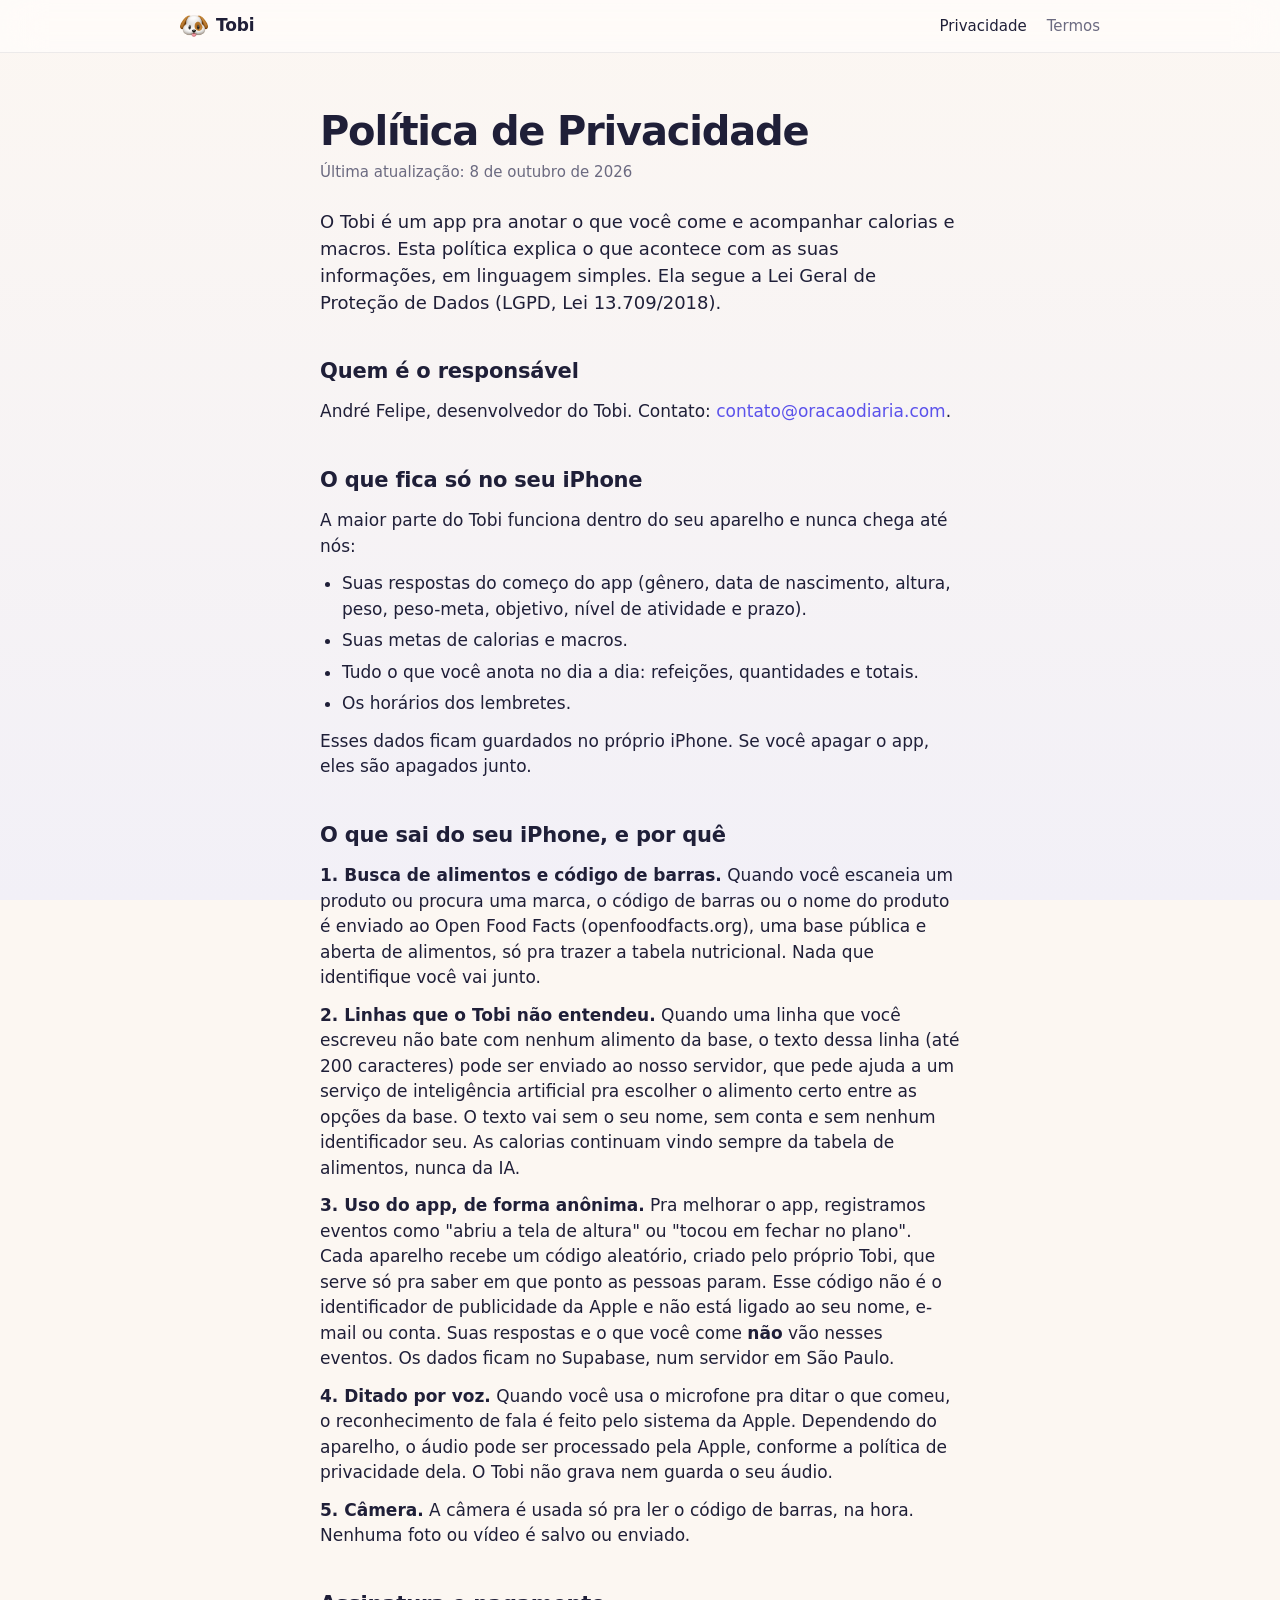
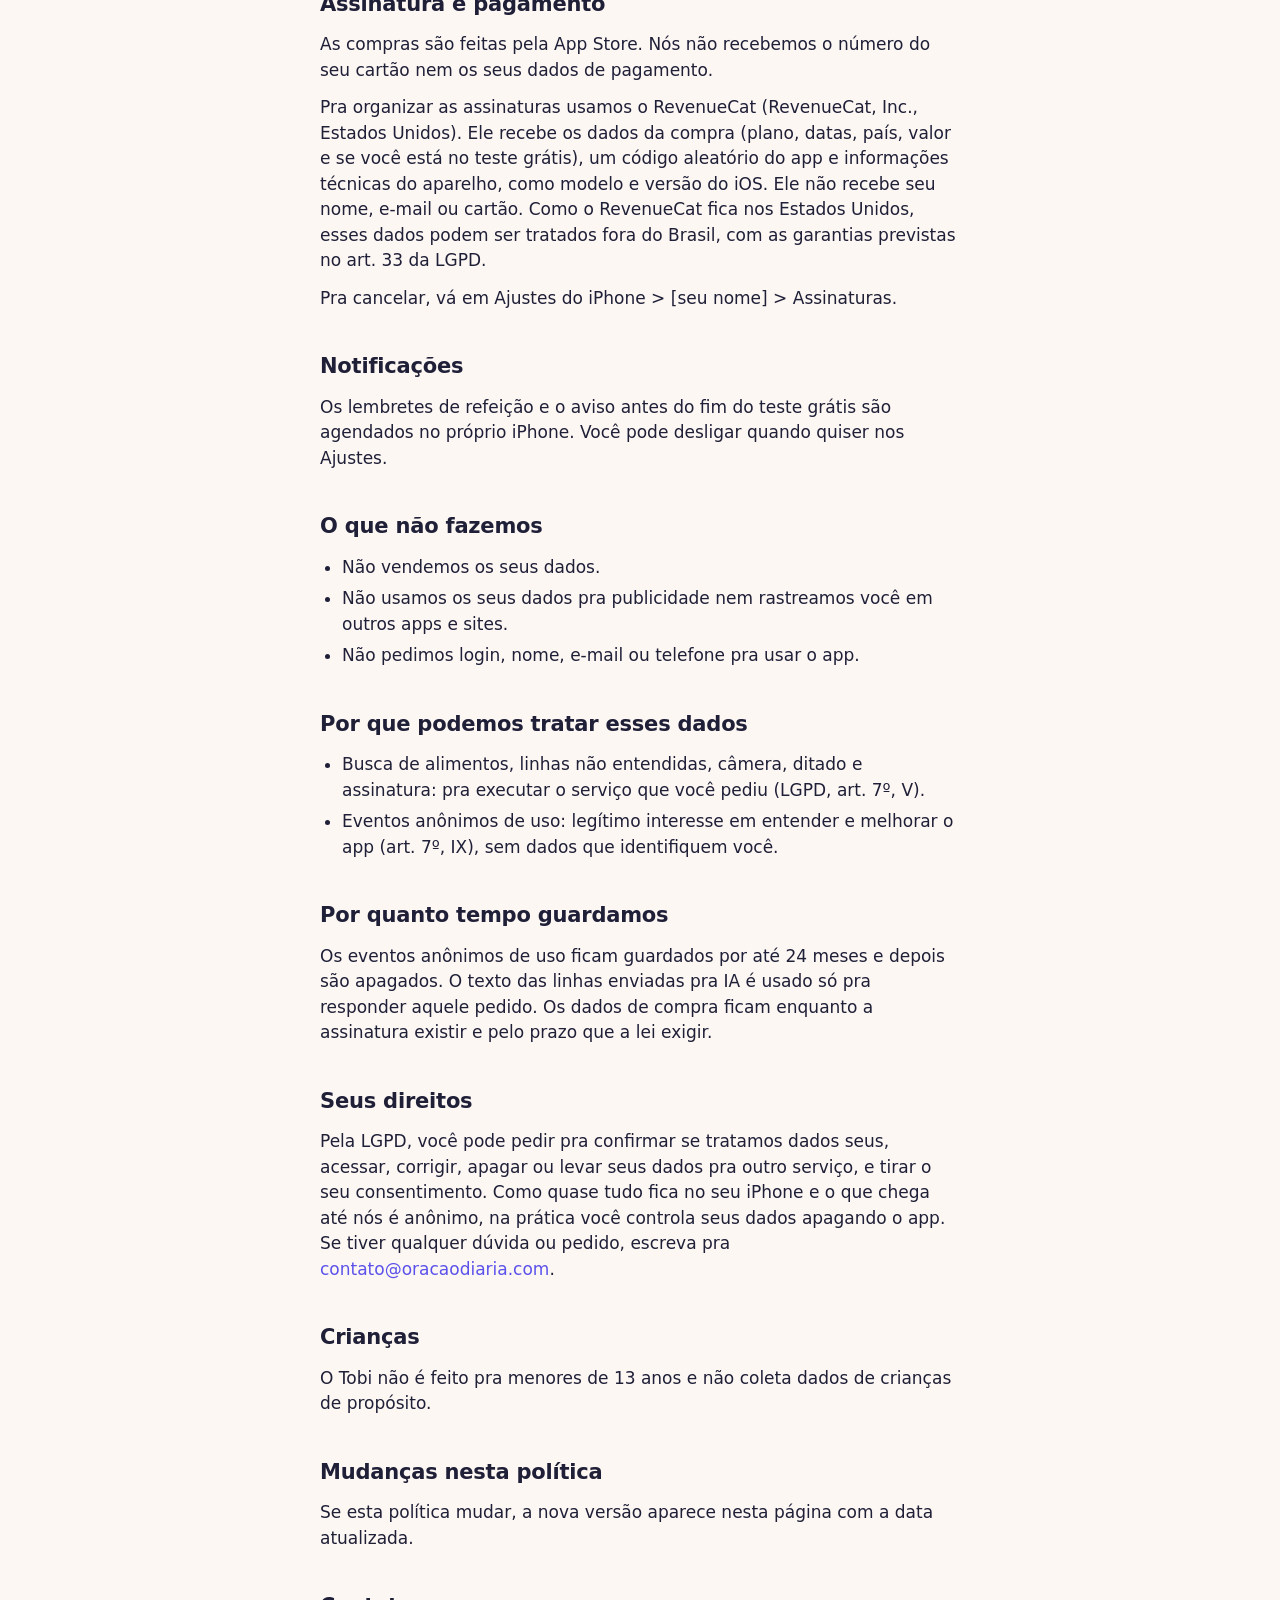
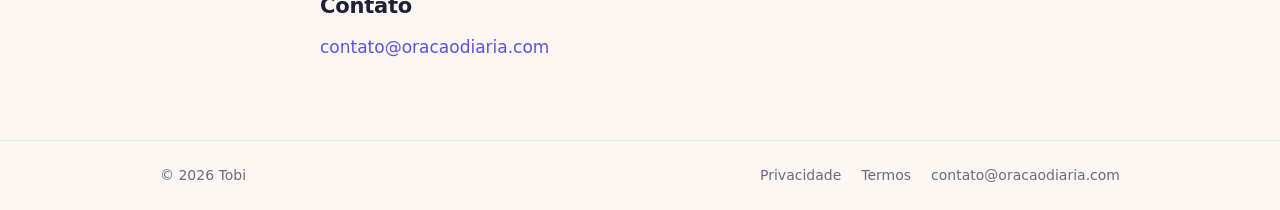
==== privacidade.html @ c53dfa32 "feat: minimal Tobi site with privacy and terms Co-Authored-By: Claude Opus 5.5 <noreply@anthropic.co" ====
<!DOCTYPE html>
<html lang="pt-BR">
<head>
  <meta charset="UTF-8" />
  <meta name="viewport" content="width=device-width, initial-scale=1, viewport-fit=cover" />
  <title>Privacidade | Tobi</title>
  <meta name="description" content="Como o Tobi trata as suas informações." />
  <meta name="theme-color" content="#fcf7f2" />
  <link rel="icon" type="image/png" href="/assets/tobi-head.png" />
  <link rel="apple-touch-icon" href="/assets/tobi-head.png" />
  <link rel="stylesheet" href="/styles.css" />
</head>
<body>
  <header class="top">
    <div class="top-inner">
      <a class="brand" href="/"><img src="/assets/tobi-head.png" alt="" />Tobi</a>
      <nav>
        <a href="/privacidade" aria-current="page">Privacidade</a>
        <a href="/termos">Termos</a>
      </nav>
    </div>
  </header>

  <main class="doc">
    <h1>Política de Privacidade</h1>
    <p class="updated">Última atualização: 8 de outubro de 2026</p>
    <p class="intro">O Tobi é um app pra anotar o que você come e acompanhar calorias e macros. Esta política explica o que acontece com as suas informações, em linguagem simples. Ela segue a Lei Geral de Proteção de Dados (LGPD, Lei 13.709/2018).</p>

    <h2>Quem é o responsável</h2>
    <p>André Felipe, desenvolvedor do Tobi. Contato: <a href="mailto:contato@oracaodiaria.com">contato@oracaodiaria.com</a>.</p>

    <h2>O que fica só no seu iPhone</h2>
    <p>A maior parte do Tobi funciona dentro do seu aparelho e nunca chega até nós:</p>
    <ul>
      <li>Suas respostas do começo do app (gênero, data de nascimento, altura, peso, peso-meta, objetivo, nível de atividade e prazo).</li>
      <li>Suas metas de calorias e macros.</li>
      <li>Tudo o que você anota no dia a dia: refeições, quantidades e totais.</li>
      <li>Os horários dos lembretes.</li>
    </ul>
    <p>Esses dados ficam guardados no próprio iPhone. Se você apagar o app, eles são apagados junto.</p>

    <h2>O que sai do seu iPhone, e por quê</h2>
    <p><strong>1. Busca de alimentos e código de barras.</strong> Quando você escaneia um produto ou procura uma marca, o código de barras ou o nome do produto é enviado ao Open Food Facts (openfoodfacts.org), uma base pública e aberta de alimentos, só pra trazer a tabela nutricional. Nada que identifique você vai junto.</p>
    <p><strong>2. Linhas que o Tobi não entendeu.</strong> Quando uma linha que você escreveu não bate com nenhum alimento da base, o texto dessa linha (até 200 caracteres) pode ser enviado ao nosso servidor, que pede ajuda a um serviço de inteligência artificial pra escolher o alimento certo entre as opções da base. O texto vai sem o seu nome, sem conta e sem nenhum identificador seu. As calorias continuam vindo sempre da tabela de alimentos, nunca da IA.</p>
    <p><strong>3. Uso do app, de forma anônima.</strong> Pra melhorar o app, registramos eventos como "abriu a tela de altura" ou "tocou em fechar no plano". Cada aparelho recebe um código aleatório, criado pelo próprio Tobi, que serve só pra saber em que ponto as pessoas param. Esse código não é o identificador de publicidade da Apple e não está ligado ao seu nome, e-mail ou conta. Suas respostas e o que você come <strong>não</strong> vão nesses eventos. Os dados ficam no Supabase, num servidor em São Paulo.</p>
    <p><strong>4. Ditado por voz.</strong> Quando você usa o microfone pra ditar o que comeu, o reconhecimento de fala é feito pelo sistema da Apple. Dependendo do aparelho, o áudio pode ser processado pela Apple, conforme a política de privacidade dela. O Tobi não grava nem guarda o seu áudio.</p>
    <p><strong>5. Câmera.</strong> A câmera é usada só pra ler o código de barras, na hora. Nenhuma foto ou vídeo é salvo ou enviado.</p>

    <h2>Assinatura e pagamento</h2>
    <p>As compras são feitas pela App Store. Nós não recebemos o número do seu cartão nem os seus dados de pagamento.</p>
    <p>Pra organizar as assinaturas usamos o RevenueCat (RevenueCat, Inc., Estados Unidos). Ele recebe os dados da compra (plano, datas, país, valor e se você está no teste grátis), um código aleatório do app e informações técnicas do aparelho, como modelo e versão do iOS. Ele não recebe seu nome, e-mail ou cartão. Como o RevenueCat fica nos Estados Unidos, esses dados podem ser tratados fora do Brasil, com as garantias previstas no art. 33 da LGPD.</p>
    <p>Pra cancelar, vá em Ajustes do iPhone &gt; [seu nome] &gt; Assinaturas.</p>

    <h2>Notificações</h2>
    <p>Os lembretes de refeição e o aviso antes do fim do teste grátis são agendados no próprio iPhone. Você pode desligar quando quiser nos Ajustes.</p>

    <h2>O que não fazemos</h2>
    <ul>
      <li>Não vendemos os seus dados.</li>
      <li>Não usamos os seus dados pra publicidade nem rastreamos você em outros apps e sites.</li>
      <li>Não pedimos login, nome, e-mail ou telefone pra usar o app.</li>
    </ul>

    <h2>Por que podemos tratar esses dados</h2>
    <ul>
      <li>Busca de alimentos, linhas não entendidas, câmera, ditado e assinatura: pra executar o serviço que você pediu (LGPD, art. 7º, V).</li>
      <li>Eventos anônimos de uso: legítimo interesse em entender e melhorar o app (art. 7º, IX), sem dados que identifiquem você.</li>
    </ul>

    <h2>Por quanto tempo guardamos</h2>
    <p>Os eventos anônimos de uso ficam guardados por até 24 meses e depois são apagados. O texto das linhas enviadas pra IA é usado só pra responder aquele pedido. Os dados de compra ficam enquanto a assinatura existir e pelo prazo que a lei exigir.</p>

    <h2>Seus direitos</h2>
    <p>Pela LGPD, você pode pedir pra confirmar se tratamos dados seus, acessar, corrigir, apagar ou levar seus dados pra outro serviço, e tirar o seu consentimento. Como quase tudo fica no seu iPhone e o que chega até nós é anônimo, na prática você controla seus dados apagando o app. Se tiver qualquer dúvida ou pedido, escreva pra <a href="mailto:contato@oracaodiaria.com">contato@oracaodiaria.com</a>.</p>

    <h2>Crianças</h2>
    <p>O Tobi não é feito pra menores de 13 anos e não coleta dados de crianças de propósito.</p>

    <h2>Mudanças nesta política</h2>
    <p>Se esta política mudar, a nova versão aparece nesta página com a data atualizada.</p>

    <h2>Contato</h2>
    <p><a href="mailto:contato@oracaodiaria.com">contato@oracaodiaria.com</a></p>
  </main>

  <footer class="foot">
    <div class="foot-inner">
      <span>© 2026 Tobi</span>
      <nav>
        <a href="/privacidade">Privacidade</a>
        <a href="/termos">Termos</a>
        <a href="mailto:contato@oracaodiaria.com">contato@oracaodiaria.com</a>
      </nav>
    </div>
  </footer>
</body>
</html>
---- styles.css ----
:root {
  --bg-top: #fcf7f2;
  --bg-bottom: #f2f0f7;
  --ink: #1f1f38;
  --muted: #6b6a80;
  --line: rgba(31, 31, 56, 0.08);
  --accent: #5b52eb;
  --glass: rgba(255, 255, 255, 0.6);
}

@media (prefers-color-scheme: dark) {
  :root {
    --bg-top: #141416;
    --bg-bottom: #1b1a22;
    --ink: #f0f0f2;
    --muted: #9b9aa8;
    --line: rgba(255, 255, 255, 0.08);
    --accent: #8d86ff;
    --glass: rgba(40, 40, 48, 0.55);
  }
}

* { box-sizing: border-box; margin: 0; padding: 0; }

html { -webkit-text-size-adjust: 100%; }

body {
  min-height: 100vh;
  min-height: 100dvh;
  display: flex;
  flex-direction: column;
  background: linear-gradient(180deg, var(--bg-top), var(--bg-bottom)) fixed;
  background-color: var(--bg-top);
  color: var(--ink);
  font-family: -apple-system, BlinkMacSystemFont, "SF Pro Text", system-ui, "Segoe UI", Roboto, sans-serif;
  line-height: 1.5;
  -webkit-font-smoothing: antialiased;
}

a { color: inherit; }

/* Topo */

.top {
  position: sticky;
  top: 0;
  z-index: 10;
  backdrop-filter: saturate(180%) blur(20px);
  -webkit-backdrop-filter: saturate(180%) blur(20px);
  background: var(--glass);
  border-bottom: 1px solid var(--line);
}

.top-inner {
  max-width: 960px;
  margin: 0 auto;
  padding: 12px 20px;
  display: flex;
  align-items: center;
  justify-content: space-between;
}

.brand {
  display: flex;
  align-items: center;
  gap: 8px;
  font-weight: 700;
  font-size: 17px;
  text-decoration: none;
  letter-spacing: -0.01em;
}

.brand img { width: 28px; height: 28px; }

.top nav { display: flex; gap: 20px; }

.top nav a {
  font-size: 15px;
  color: var(--muted);
  text-decoration: none;
  transition: color 0.2s;
}

.top nav a:hover,
.top nav a[aria-current="page"] { color: var(--ink); }

/* Início */

.hero {
  flex: 1;
  display: flex;
  flex-direction: column;
  align-items: center;
  justify-content: center;
  text-align: center;
  padding: 64px 20px 80px;
}

.mascot {
  width: 168px;
  height: 168px;
  margin-bottom: 28px;
  animation: emerge 0.9s cubic-bezier(0.2, 0.9, 0.3, 1.2) both, float 5s ease-in-out 1s infinite;
  filter: drop-shadow(0 18px 30px rgba(91, 82, 235, 0.15));
}

.hero h1 {
  font-size: clamp(44px, 9vw, 64px);
  font-weight: 800;
  letter-spacing: -0.035em;
  line-height: 1.05;
  animation: reveal 0.7s ease-out 0.15s both;
}

.hero .lead {
  margin-top: 14px;
  font-size: clamp(19px, 3.6vw, 22px);
  font-weight: 600;
  letter-spacing: -0.01em;
  max-width: 22ch;
  animation: reveal 0.7s ease-out 0.25s both;
}

.hero .sub {
  margin-top: 10px;
  font-size: 17px;
  color: var(--muted);
  max-width: 30ch;
  animation: reveal 0.7s ease-out 0.35s both;
}

.soon {
  margin-top: 32px;
  display: inline-flex;
  align-items: center;
  gap: 8px;
  padding: 10px 18px;
  border-radius: 999px;
  border: 1px solid var(--line);
  background: var(--glass);
  backdrop-filter: blur(12px);
  -webkit-backdrop-filter: blur(12px);
  font-size: 15px;
  font-weight: 600;
  color: var(--accent);
  animation: reveal 0.7s ease-out 0.45s both;
}


/* Textos legais */

.doc {
  flex: 1;
  width: 100%;
  max-width: 680px;
  margin: 0 auto;
  padding: 56px 20px 80px;
}

.doc h1 {
  font-size: clamp(32px, 6vw, 40px);
  font-weight: 800;
  letter-spacing: -0.03em;
  line-height: 1.1;
}

.doc .updated { margin-top: 8px; color: var(--muted); font-size: 15px; }

.doc .intro { margin-top: 24px; font-size: 18px; }

.doc h2 {
  margin-top: 40px;
  font-size: 21px;
  font-weight: 700;
  letter-spacing: -0.01em;
}

.doc p, .doc ul { margin-top: 12px; font-size: 17px; }

.doc ul { padding-left: 22px; }

.doc li + li { margin-top: 6px; }

.doc a { color: var(--accent); text-decoration: none; }

.doc a:hover { text-decoration: underline; }

/* Rodapé */

.foot {
  border-top: 1px solid var(--line);
  padding: 24px 20px calc(24px + env(safe-area-inset-bottom));
  font-size: 14px;
  color: var(--muted);
}

.foot-inner {
  max-width: 960px;
  margin: 0 auto;
  display: flex;
  flex-wrap: wrap;
  gap: 8px 20px;
  justify-content: space-between;
}

.foot nav { display: flex; flex-wrap: wrap; gap: 8px 20px; }

.foot a { text-decoration: none; }

.foot a:hover { color: var(--ink); }

/* Movimento */

@keyframes emerge {
  from { opacity: 0; transform: scale(0.6) translateY(20px); }
  to { opacity: 1; transform: none; }
}

@keyframes float {
  0%, 100% { transform: translateY(0) rotate(0); }
  50% { transform: translateY(-8px) rotate(-2deg); }
}

@keyframes reveal {
  from { opacity: 0; transform: translateY(12px); filter: blur(6px); }
  to { opacity: 1; transform: none; filter: none; }
}

@media (prefers-reduced-motion: reduce) {
  *, *::before, *::after { animation: none !important; transition: none !important; }
}

@media (max-width: 420px) {
  .top nav { gap: 16px; }
  .mascot { width: 140px; height: 140px; }
}
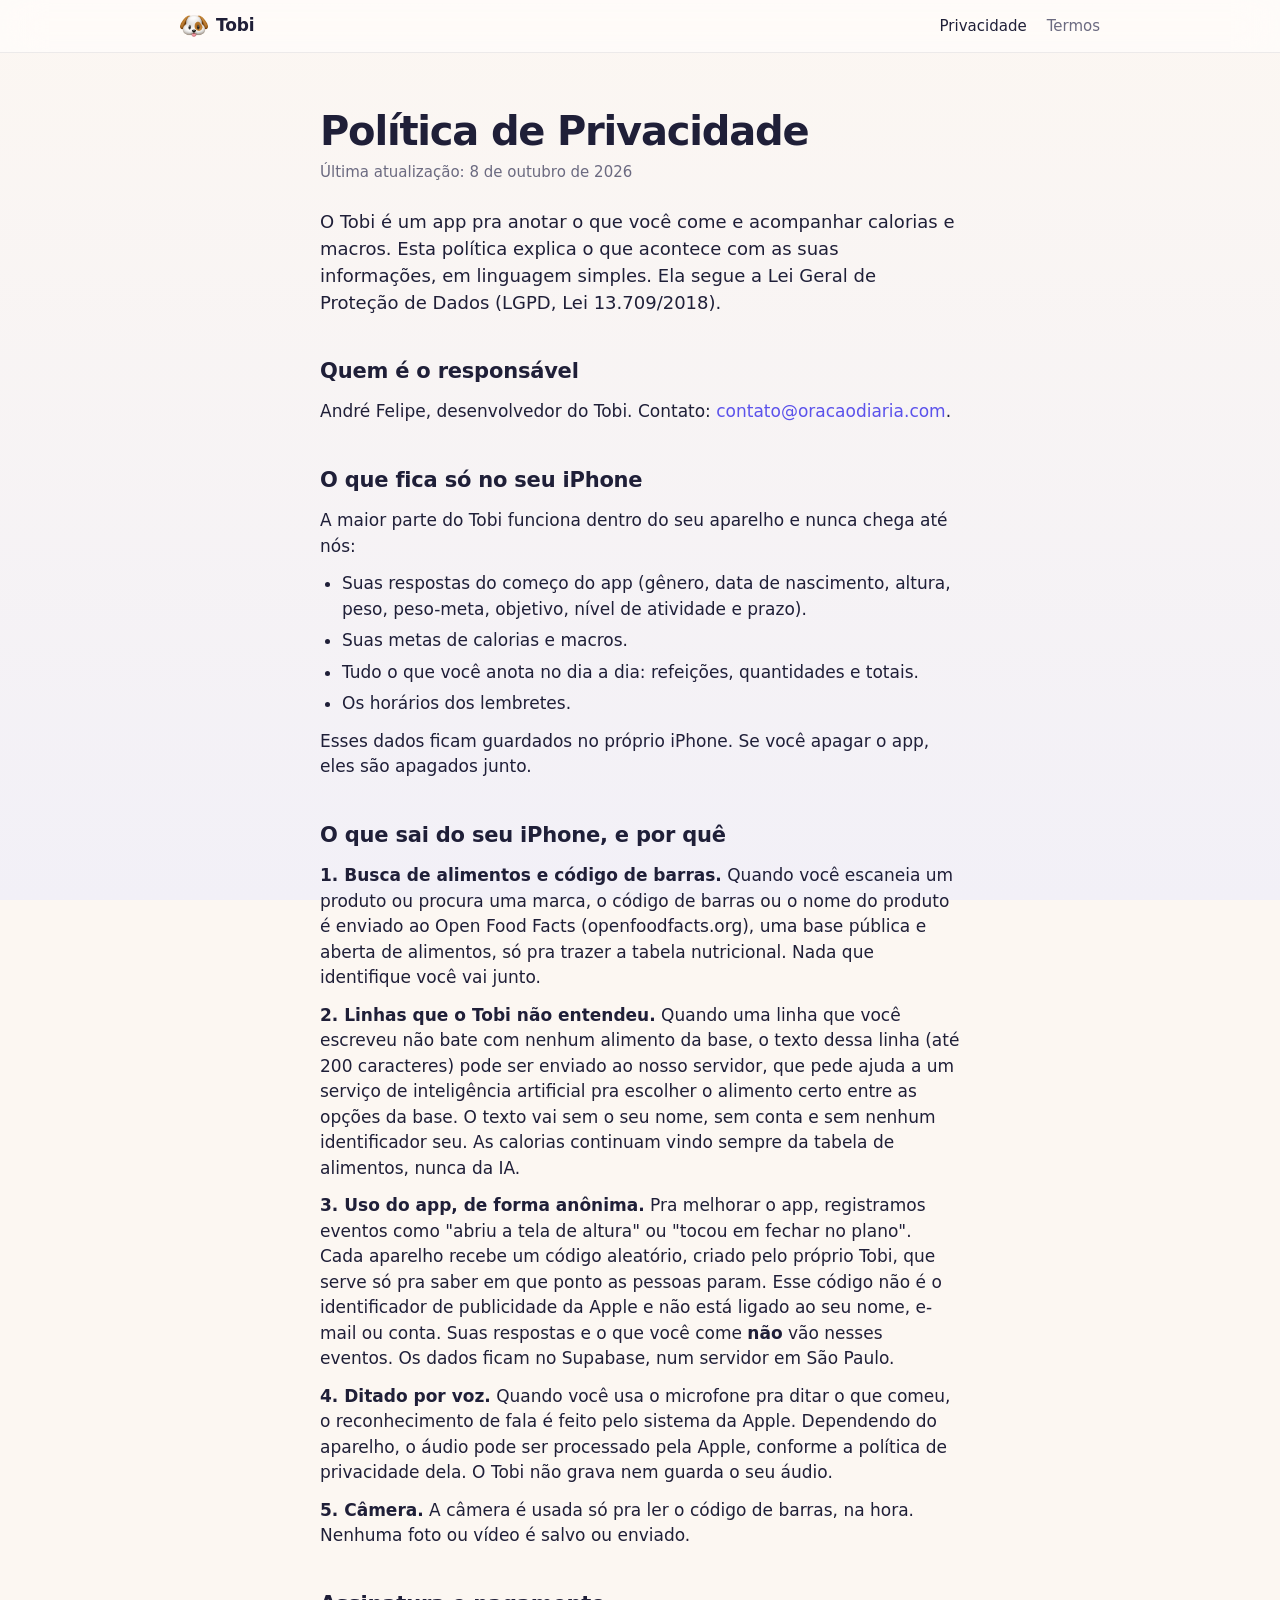
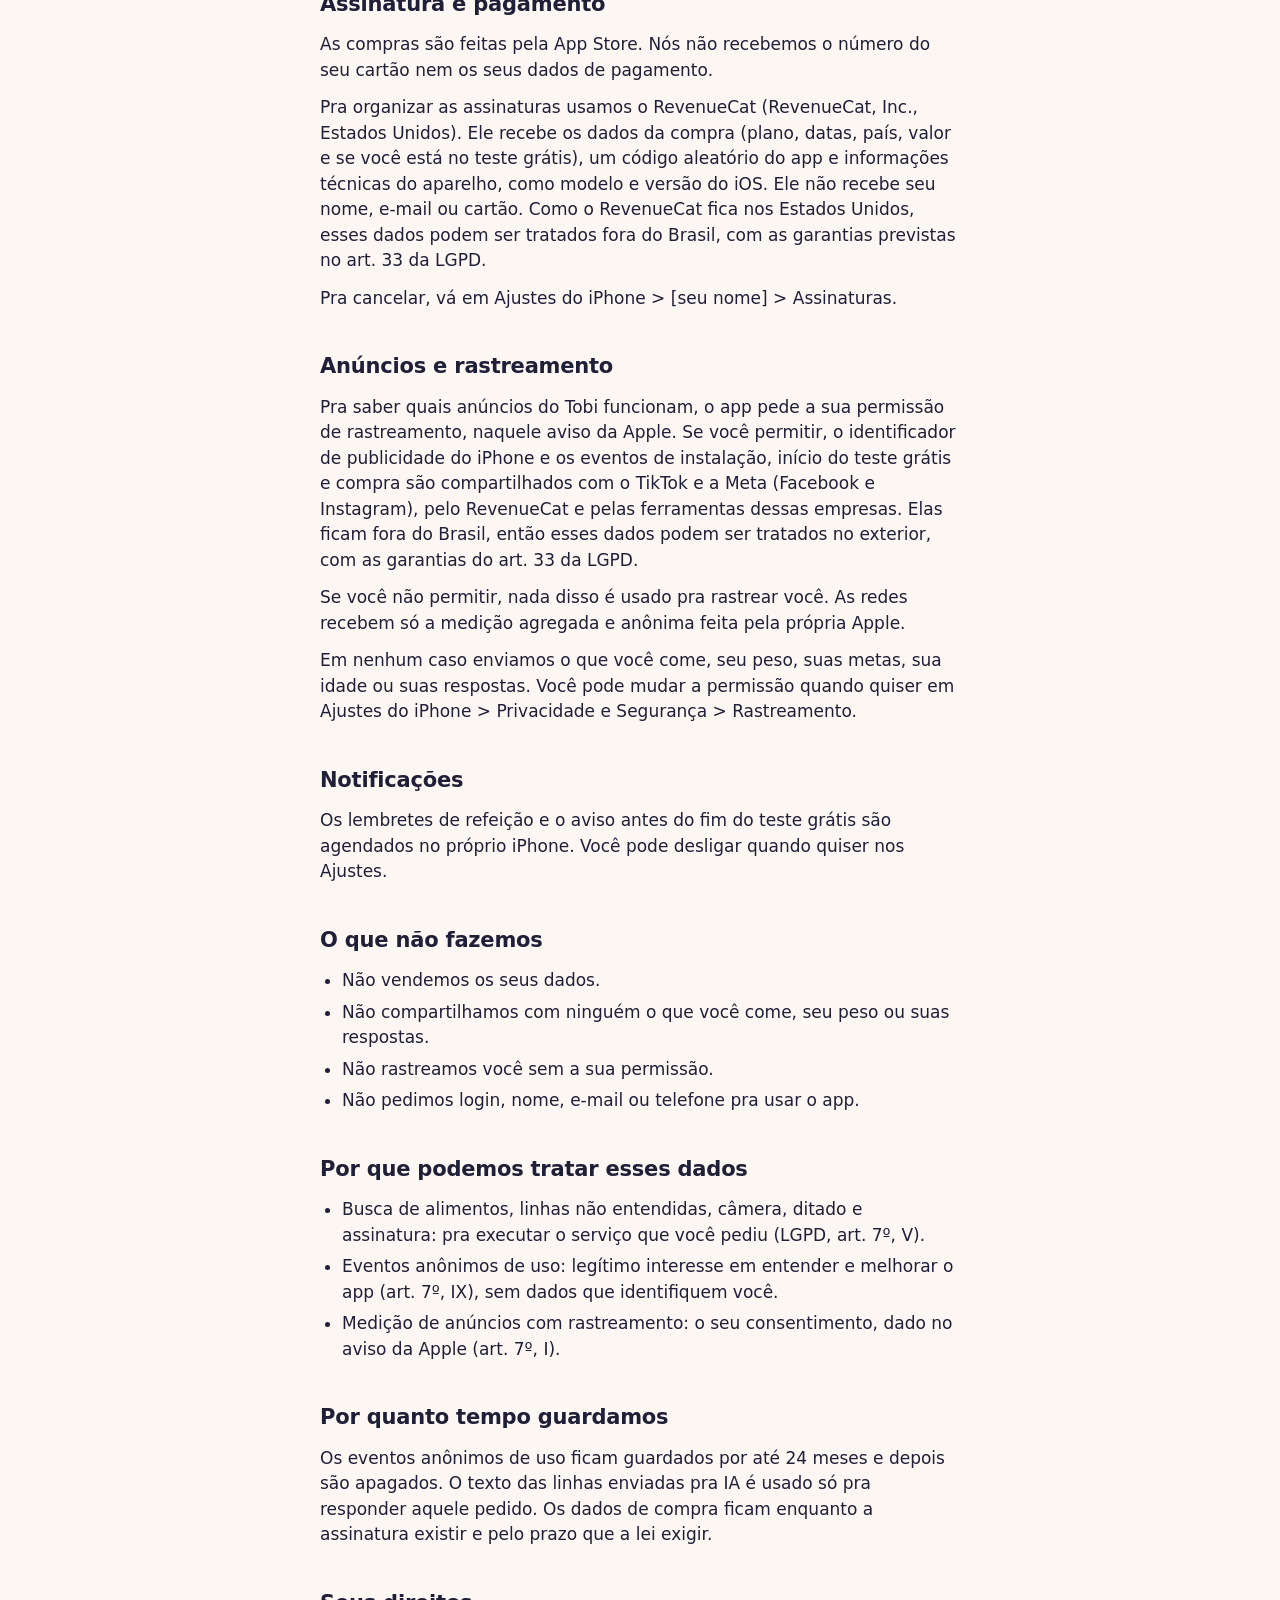
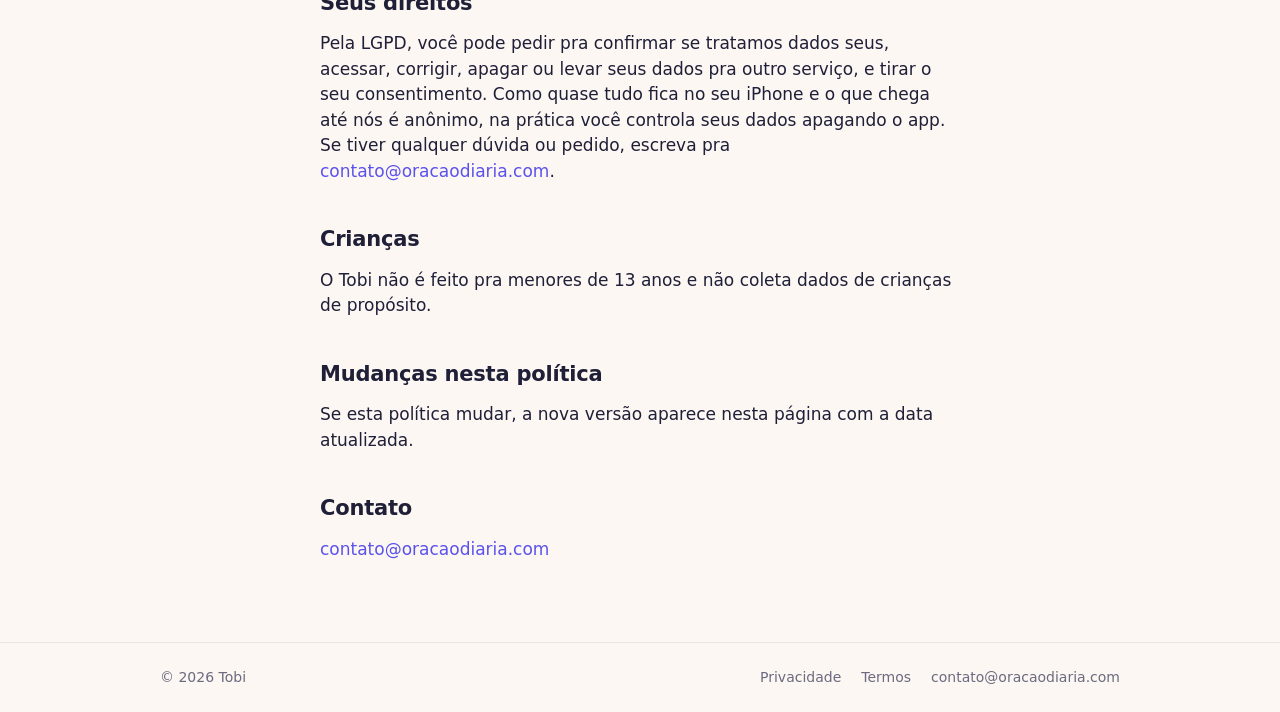
==== commit 308be325: "feat: privacy policy covers ad measurement with tracking permission Co-Authored-By: Claude Opus 5.5 " ====
--- a/privacidade.html
+++ b/privacidade.html
@@ -51,13 +51,19 @@
     <p>Pra organizar as assinaturas usamos o RevenueCat (RevenueCat, Inc., Estados Unidos). Ele recebe os dados da compra (plano, datas, país, valor e se você está no teste grátis), um código aleatório do app e informações técnicas do aparelho, como modelo e versão do iOS. Ele não recebe seu nome, e-mail ou cartão. Como o RevenueCat fica nos Estados Unidos, esses dados podem ser tratados fora do Brasil, com as garantias previstas no art. 33 da LGPD.</p>
     <p>Pra cancelar, vá em Ajustes do iPhone &gt; [seu nome] &gt; Assinaturas.</p>
 
+    <h2>Anúncios e rastreamento</h2>
+    <p>Pra saber quais anúncios do Tobi funcionam, o app pede a sua permissão de rastreamento, naquele aviso da Apple. Se você permitir, o identificador de publicidade do iPhone e os eventos de instalação, início do teste grátis e compra são compartilhados com o TikTok e a Meta (Facebook e Instagram), pelo RevenueCat e pelas ferramentas dessas empresas. Elas ficam fora do Brasil, então esses dados podem ser tratados no exterior, com as garantias do art. 33 da LGPD.</p>
+    <p>Se você não permitir, nada disso é usado pra rastrear você. As redes recebem só a medição agregada e anônima feita pela própria Apple.</p>
+    <p>Em nenhum caso enviamos o que você come, seu peso, suas metas, sua idade ou suas respostas. Você pode mudar a permissão quando quiser em Ajustes do iPhone &gt; Privacidade e Segurança &gt; Rastreamento.</p>
+
     <h2>Notificações</h2>
     <p>Os lembretes de refeição e o aviso antes do fim do teste grátis são agendados no próprio iPhone. Você pode desligar quando quiser nos Ajustes.</p>
 
     <h2>O que não fazemos</h2>
     <ul>
       <li>Não vendemos os seus dados.</li>
-      <li>Não usamos os seus dados pra publicidade nem rastreamos você em outros apps e sites.</li>
+      <li>Não compartilhamos com ninguém o que você come, seu peso ou suas respostas.</li>
+      <li>Não rastreamos você sem a sua permissão.</li>
       <li>Não pedimos login, nome, e-mail ou telefone pra usar o app.</li>
     </ul>
 
@@ -65,6 +71,7 @@
     <ul>
       <li>Busca de alimentos, linhas não entendidas, câmera, ditado e assinatura: pra executar o serviço que você pediu (LGPD, art. 7º, V).</li>
       <li>Eventos anônimos de uso: legítimo interesse em entender e melhorar o app (art. 7º, IX), sem dados que identifiquem você.</li>
+      <li>Medição de anúncios com rastreamento: o seu consentimento, dado no aviso da Apple (art. 7º, I).</li>
     </ul>
 
     <h2>Por quanto tempo guardamos</h2>
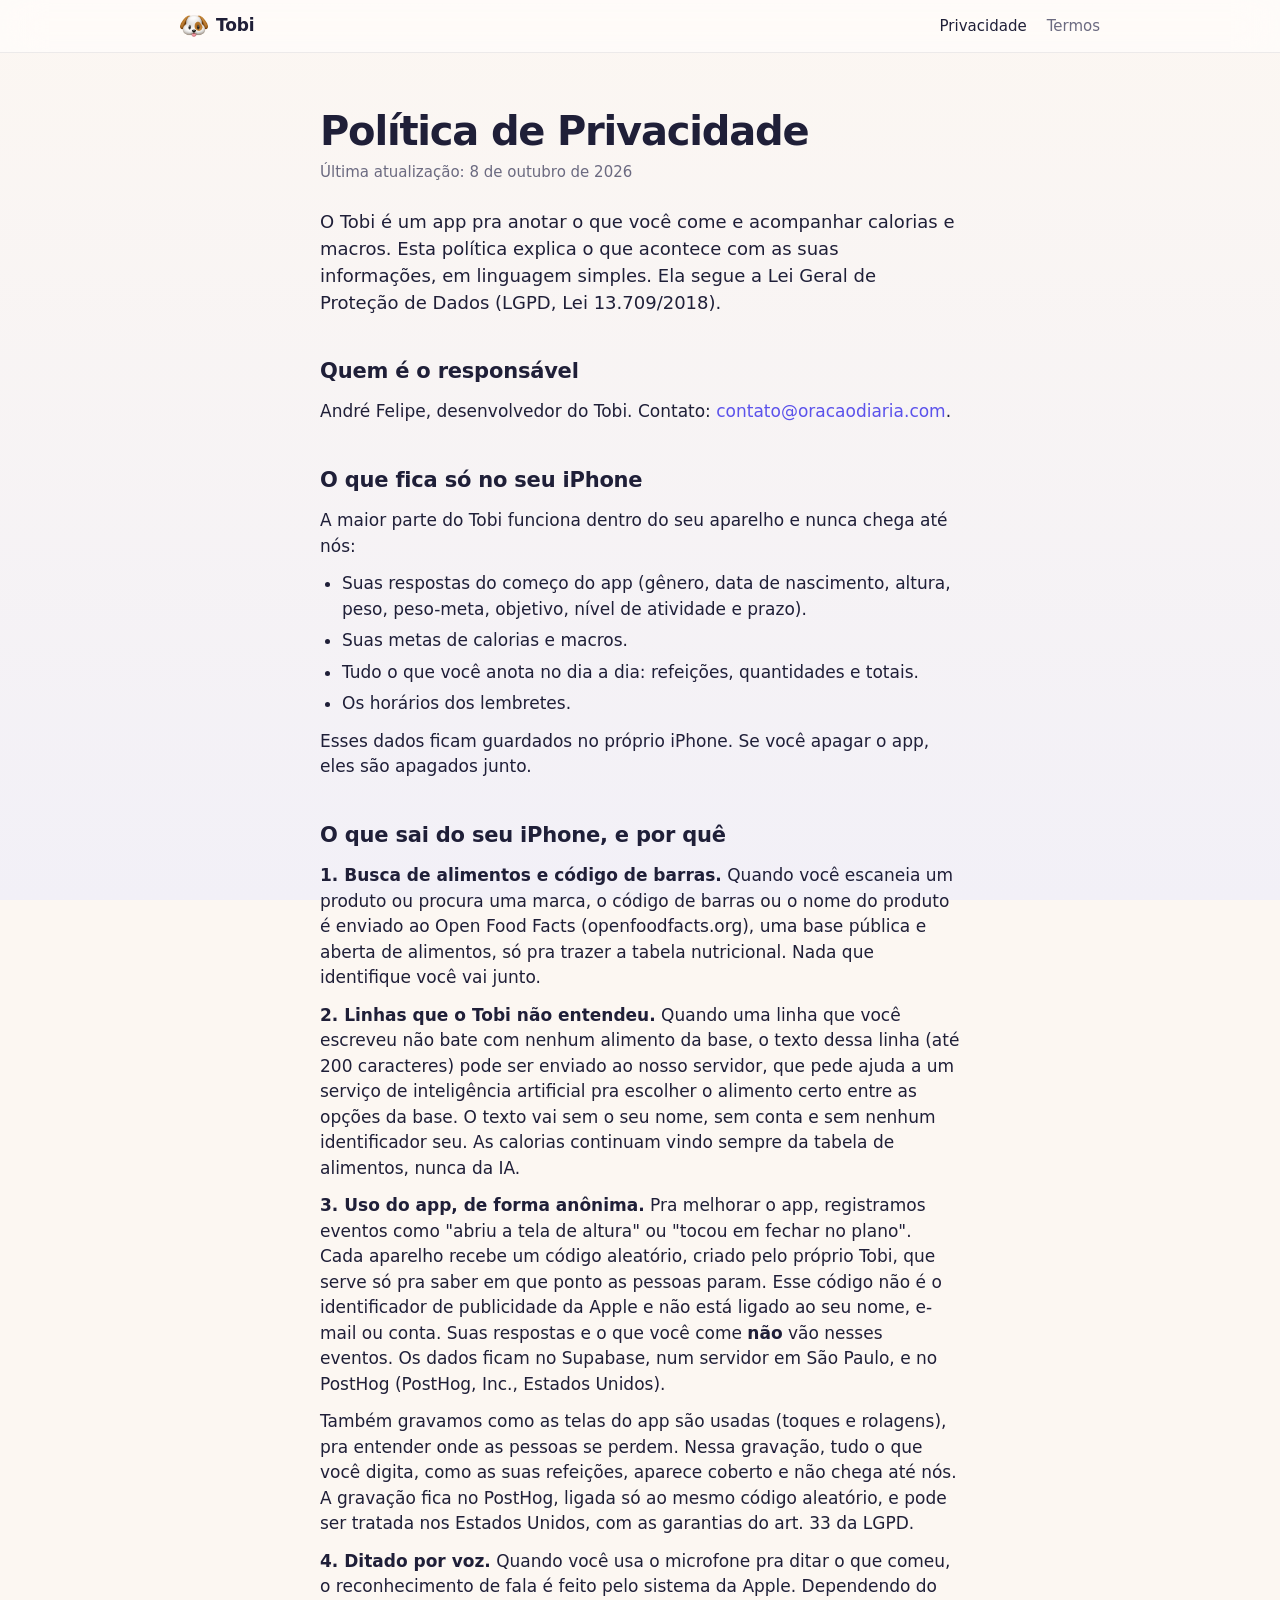
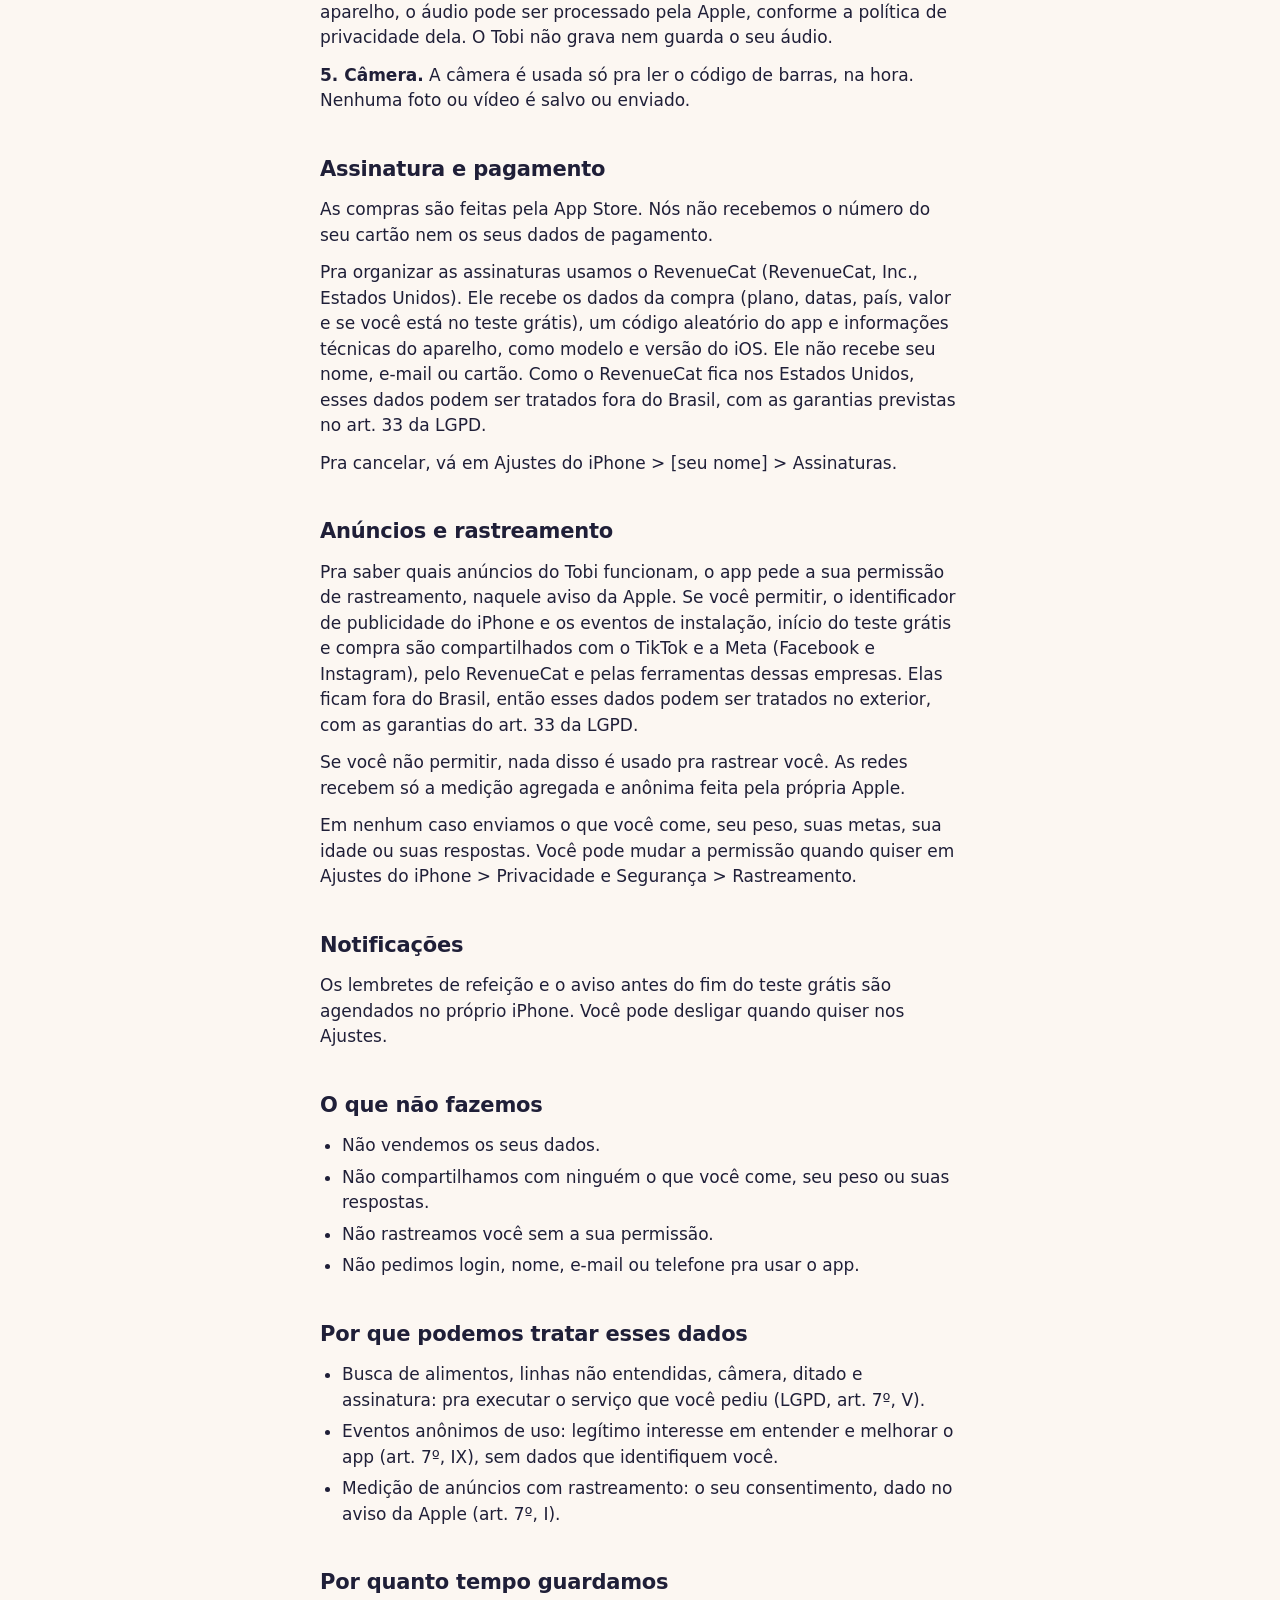
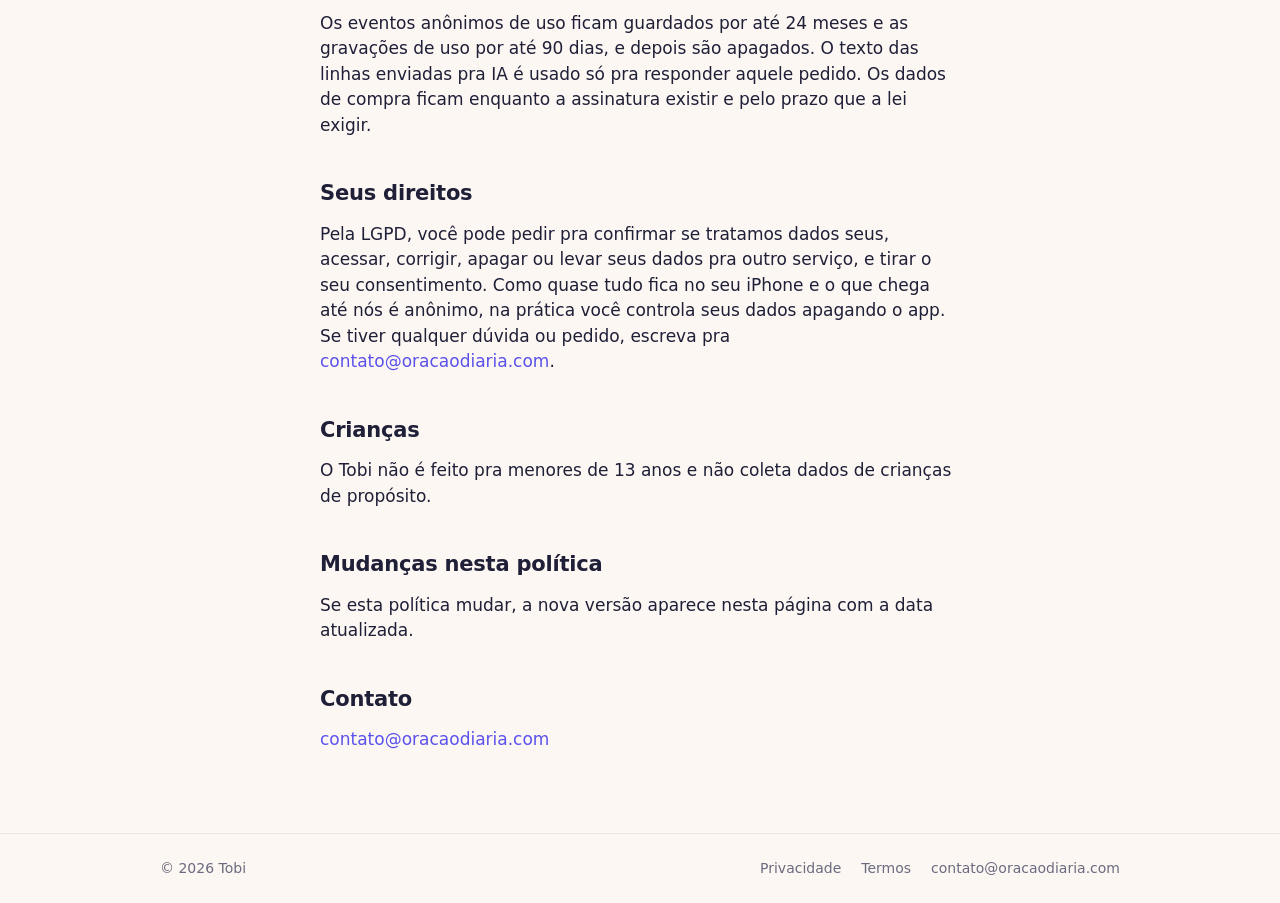
==== commit e2fbb08e: "feat: privacy policy covers PostHog analytics and masked session replay Co-Authored-By: Claude Opus " ====
--- a/privacidade.html
+++ b/privacidade.html
@@ -42,7 +42,8 @@
     <h2>O que sai do seu iPhone, e por quê</h2>
     <p><strong>1. Busca de alimentos e código de barras.</strong> Quando você escaneia um produto ou procura uma marca, o código de barras ou o nome do produto é enviado ao Open Food Facts (openfoodfacts.org), uma base pública e aberta de alimentos, só pra trazer a tabela nutricional. Nada que identifique você vai junto.</p>
     <p><strong>2. Linhas que o Tobi não entendeu.</strong> Quando uma linha que você escreveu não bate com nenhum alimento da base, o texto dessa linha (até 200 caracteres) pode ser enviado ao nosso servidor, que pede ajuda a um serviço de inteligência artificial pra escolher o alimento certo entre as opções da base. O texto vai sem o seu nome, sem conta e sem nenhum identificador seu. As calorias continuam vindo sempre da tabela de alimentos, nunca da IA.</p>
-    <p><strong>3. Uso do app, de forma anônima.</strong> Pra melhorar o app, registramos eventos como "abriu a tela de altura" ou "tocou em fechar no plano". Cada aparelho recebe um código aleatório, criado pelo próprio Tobi, que serve só pra saber em que ponto as pessoas param. Esse código não é o identificador de publicidade da Apple e não está ligado ao seu nome, e-mail ou conta. Suas respostas e o que você come <strong>não</strong> vão nesses eventos. Os dados ficam no Supabase, num servidor em São Paulo.</p>
+    <p><strong>3. Uso do app, de forma anônima.</strong> Pra melhorar o app, registramos eventos como "abriu a tela de altura" ou "tocou em fechar no plano". Cada aparelho recebe um código aleatório, criado pelo próprio Tobi, que serve só pra saber em que ponto as pessoas param. Esse código não é o identificador de publicidade da Apple e não está ligado ao seu nome, e-mail ou conta. Suas respostas e o que você come <strong>não</strong> vão nesses eventos. Os dados ficam no Supabase, num servidor em São Paulo, e no PostHog (PostHog, Inc., Estados Unidos).</p>
+    <p>Também gravamos como as telas do app são usadas (toques e rolagens), pra entender onde as pessoas se perdem. Nessa gravação, tudo o que você digita, como as suas refeições, aparece coberto e não chega até nós. A gravação fica no PostHog, ligada só ao mesmo código aleatório, e pode ser tratada nos Estados Unidos, com as garantias do art. 33 da LGPD.</p>
     <p><strong>4. Ditado por voz.</strong> Quando você usa o microfone pra ditar o que comeu, o reconhecimento de fala é feito pelo sistema da Apple. Dependendo do aparelho, o áudio pode ser processado pela Apple, conforme a política de privacidade dela. O Tobi não grava nem guarda o seu áudio.</p>
     <p><strong>5. Câmera.</strong> A câmera é usada só pra ler o código de barras, na hora. Nenhuma foto ou vídeo é salvo ou enviado.</p>
 
@@ -75,7 +76,7 @@
     </ul>
 
     <h2>Por quanto tempo guardamos</h2>
-    <p>Os eventos anônimos de uso ficam guardados por até 24 meses e depois são apagados. O texto das linhas enviadas pra IA é usado só pra responder aquele pedido. Os dados de compra ficam enquanto a assinatura existir e pelo prazo que a lei exigir.</p>
+    <p>Os eventos anônimos de uso ficam guardados por até 24 meses e as gravações de uso por até 90 dias, e depois são apagados. O texto das linhas enviadas pra IA é usado só pra responder aquele pedido. Os dados de compra ficam enquanto a assinatura existir e pelo prazo que a lei exigir.</p>
 
     <h2>Seus direitos</h2>
     <p>Pela LGPD, você pode pedir pra confirmar se tratamos dados seus, acessar, corrigir, apagar ou levar seus dados pra outro serviço, e tirar o seu consentimento. Como quase tudo fica no seu iPhone e o que chega até nós é anônimo, na prática você controla seus dados apagando o app. Se tiver qualquer dúvida ou pedido, escreva pra <a href="mailto:contato@oracaodiaria.com">contato@oracaodiaria.com</a>.</p>
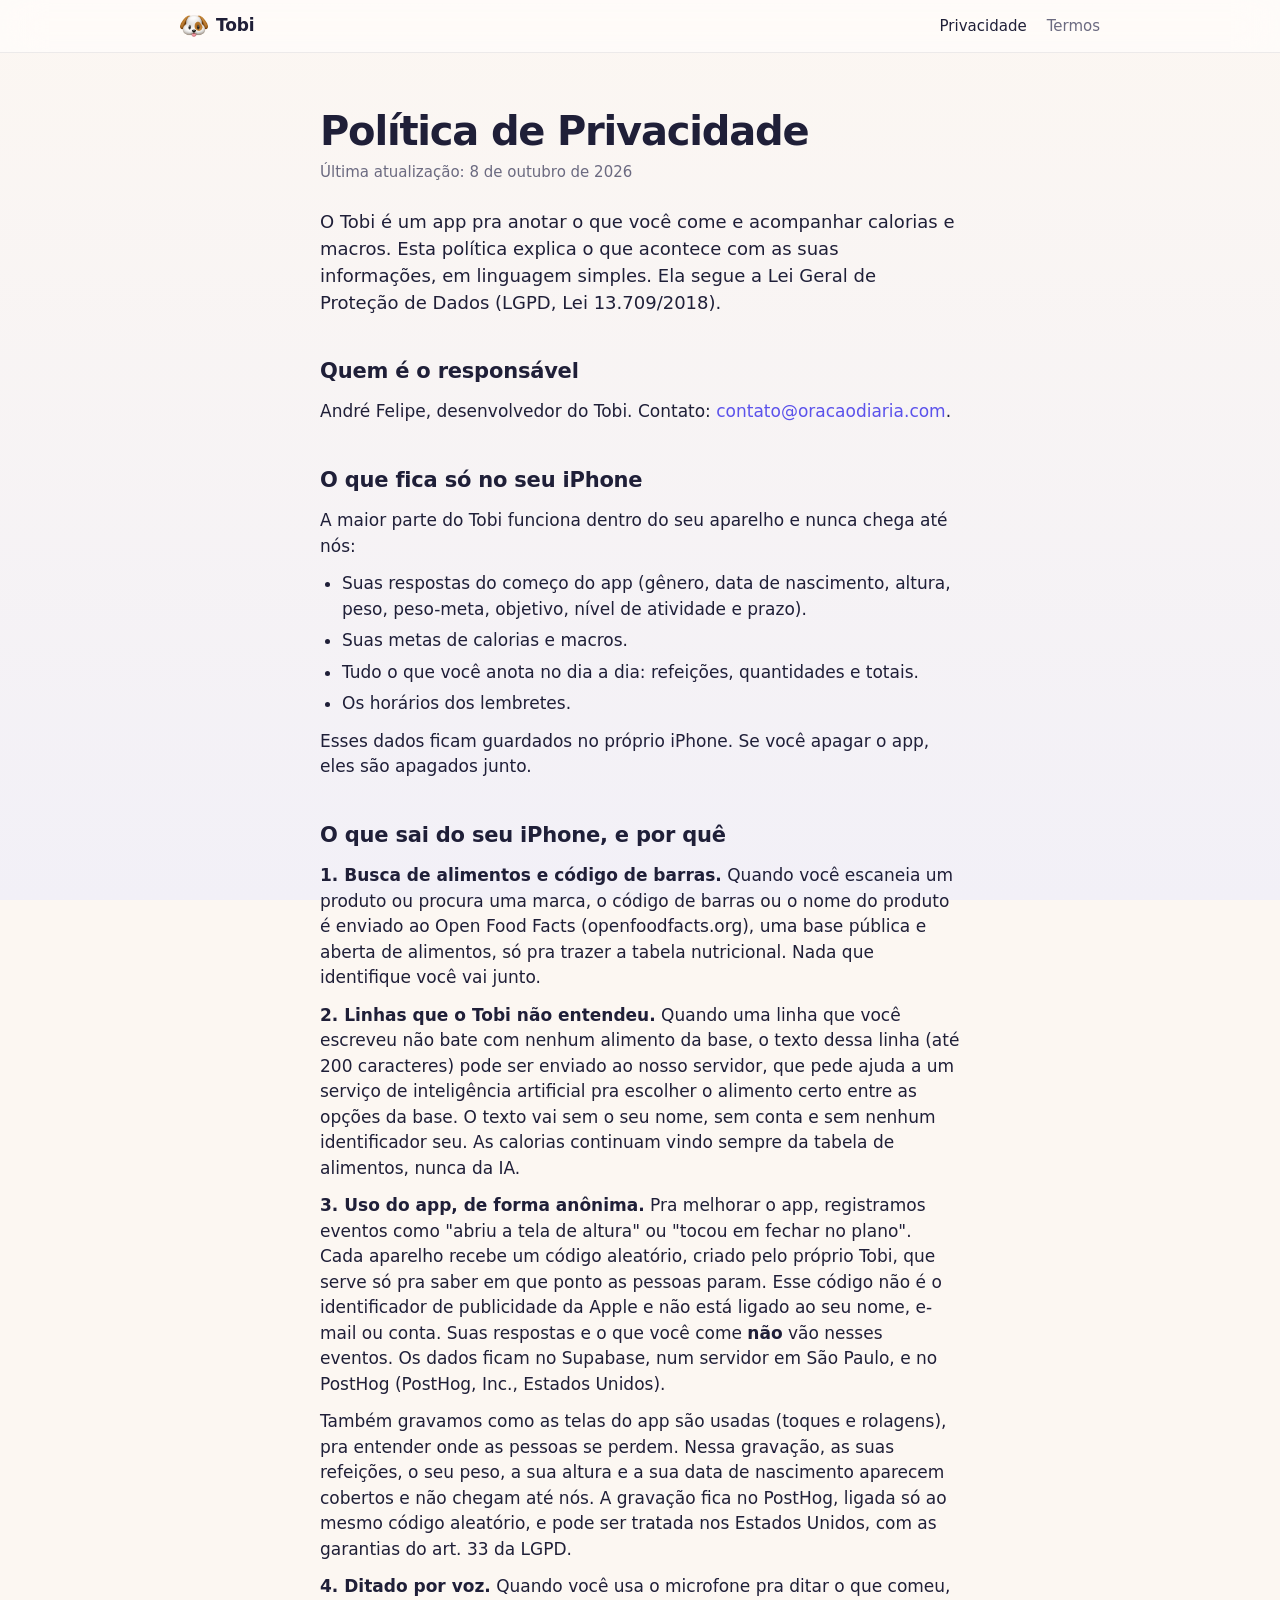
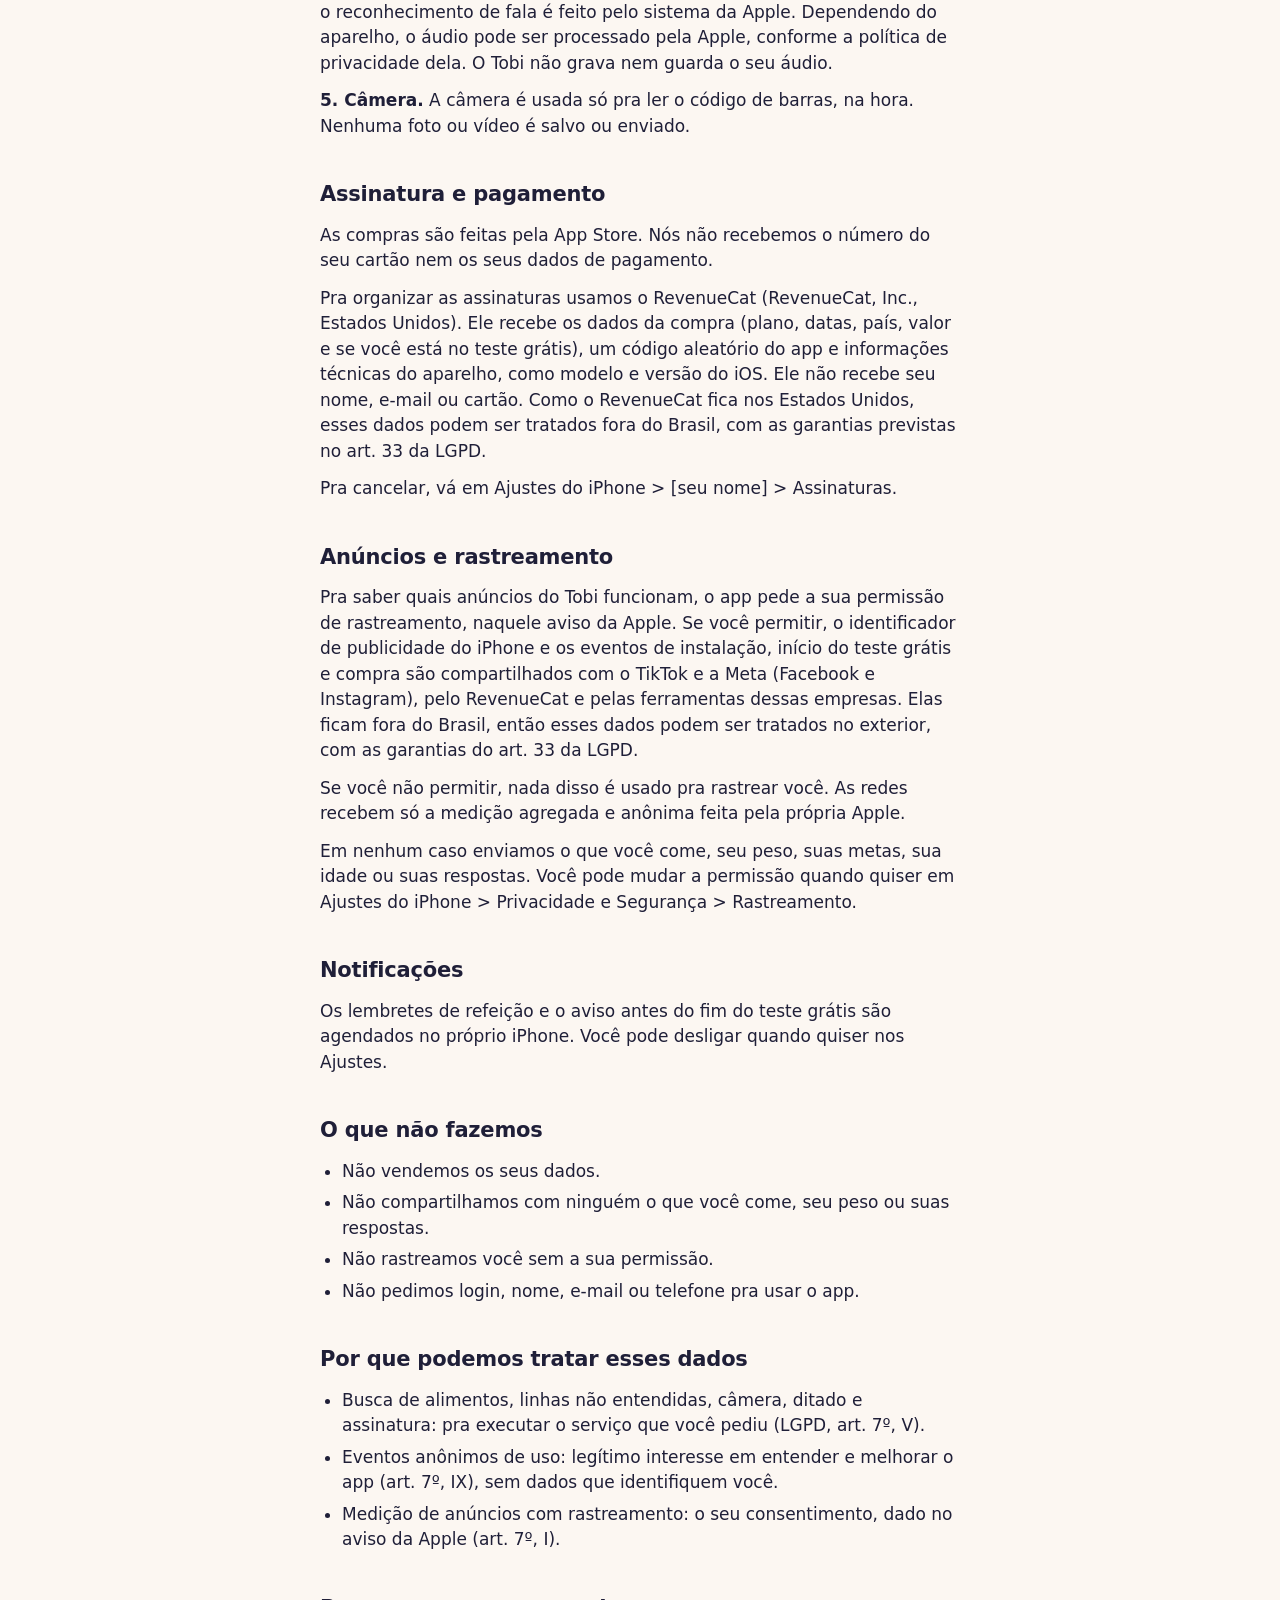
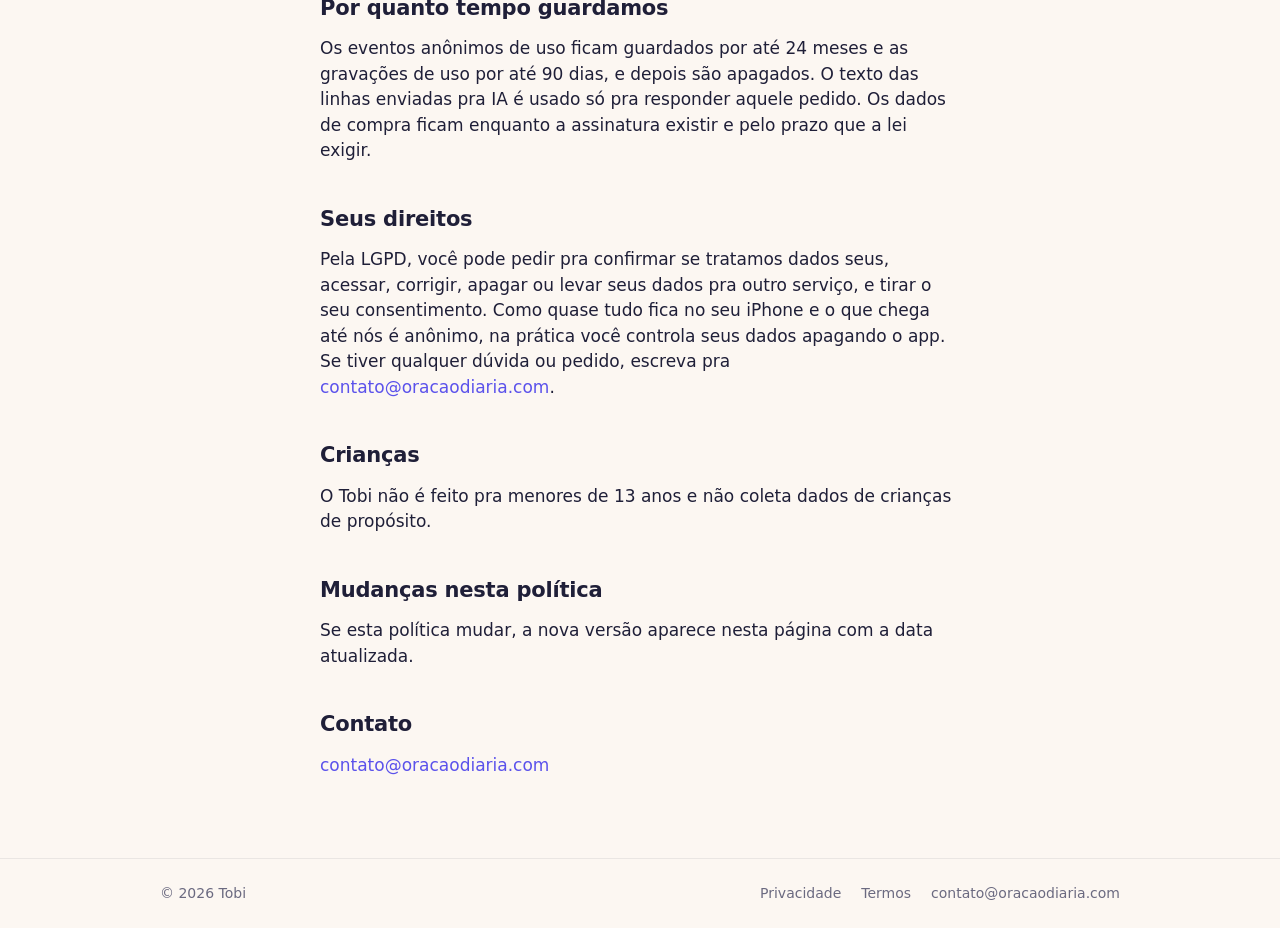
==== commit 01192fc9: "fix: privacy policy lists exactly what session replay masks Co-Authored-By: Claude Opus 5.5 <noreply" ====
--- a/privacidade.html
+++ b/privacidade.html
@@ -43,7 +43,7 @@
     <p><strong>1. Busca de alimentos e código de barras.</strong> Quando você escaneia um produto ou procura uma marca, o código de barras ou o nome do produto é enviado ao Open Food Facts (openfoodfacts.org), uma base pública e aberta de alimentos, só pra trazer a tabela nutricional. Nada que identifique você vai junto.</p>
     <p><strong>2. Linhas que o Tobi não entendeu.</strong> Quando uma linha que você escreveu não bate com nenhum alimento da base, o texto dessa linha (até 200 caracteres) pode ser enviado ao nosso servidor, que pede ajuda a um serviço de inteligência artificial pra escolher o alimento certo entre as opções da base. O texto vai sem o seu nome, sem conta e sem nenhum identificador seu. As calorias continuam vindo sempre da tabela de alimentos, nunca da IA.</p>
     <p><strong>3. Uso do app, de forma anônima.</strong> Pra melhorar o app, registramos eventos como "abriu a tela de altura" ou "tocou em fechar no plano". Cada aparelho recebe um código aleatório, criado pelo próprio Tobi, que serve só pra saber em que ponto as pessoas param. Esse código não é o identificador de publicidade da Apple e não está ligado ao seu nome, e-mail ou conta. Suas respostas e o que você come <strong>não</strong> vão nesses eventos. Os dados ficam no Supabase, num servidor em São Paulo, e no PostHog (PostHog, Inc., Estados Unidos).</p>
-    <p>Também gravamos como as telas do app são usadas (toques e rolagens), pra entender onde as pessoas se perdem. Nessa gravação, tudo o que você digita, como as suas refeições, aparece coberto e não chega até nós. A gravação fica no PostHog, ligada só ao mesmo código aleatório, e pode ser tratada nos Estados Unidos, com as garantias do art. 33 da LGPD.</p>
+    <p>Também gravamos como as telas do app são usadas (toques e rolagens), pra entender onde as pessoas se perdem. Nessa gravação, as suas refeições, o seu peso, a sua altura e a sua data de nascimento aparecem cobertos e não chegam até nós. A gravação fica no PostHog, ligada só ao mesmo código aleatório, e pode ser tratada nos Estados Unidos, com as garantias do art. 33 da LGPD.</p>
     <p><strong>4. Ditado por voz.</strong> Quando você usa o microfone pra ditar o que comeu, o reconhecimento de fala é feito pelo sistema da Apple. Dependendo do aparelho, o áudio pode ser processado pela Apple, conforme a política de privacidade dela. O Tobi não grava nem guarda o seu áudio.</p>
     <p><strong>5. Câmera.</strong> A câmera é usada só pra ler o código de barras, na hora. Nenhuma foto ou vídeo é salvo ou enviado.</p>
 
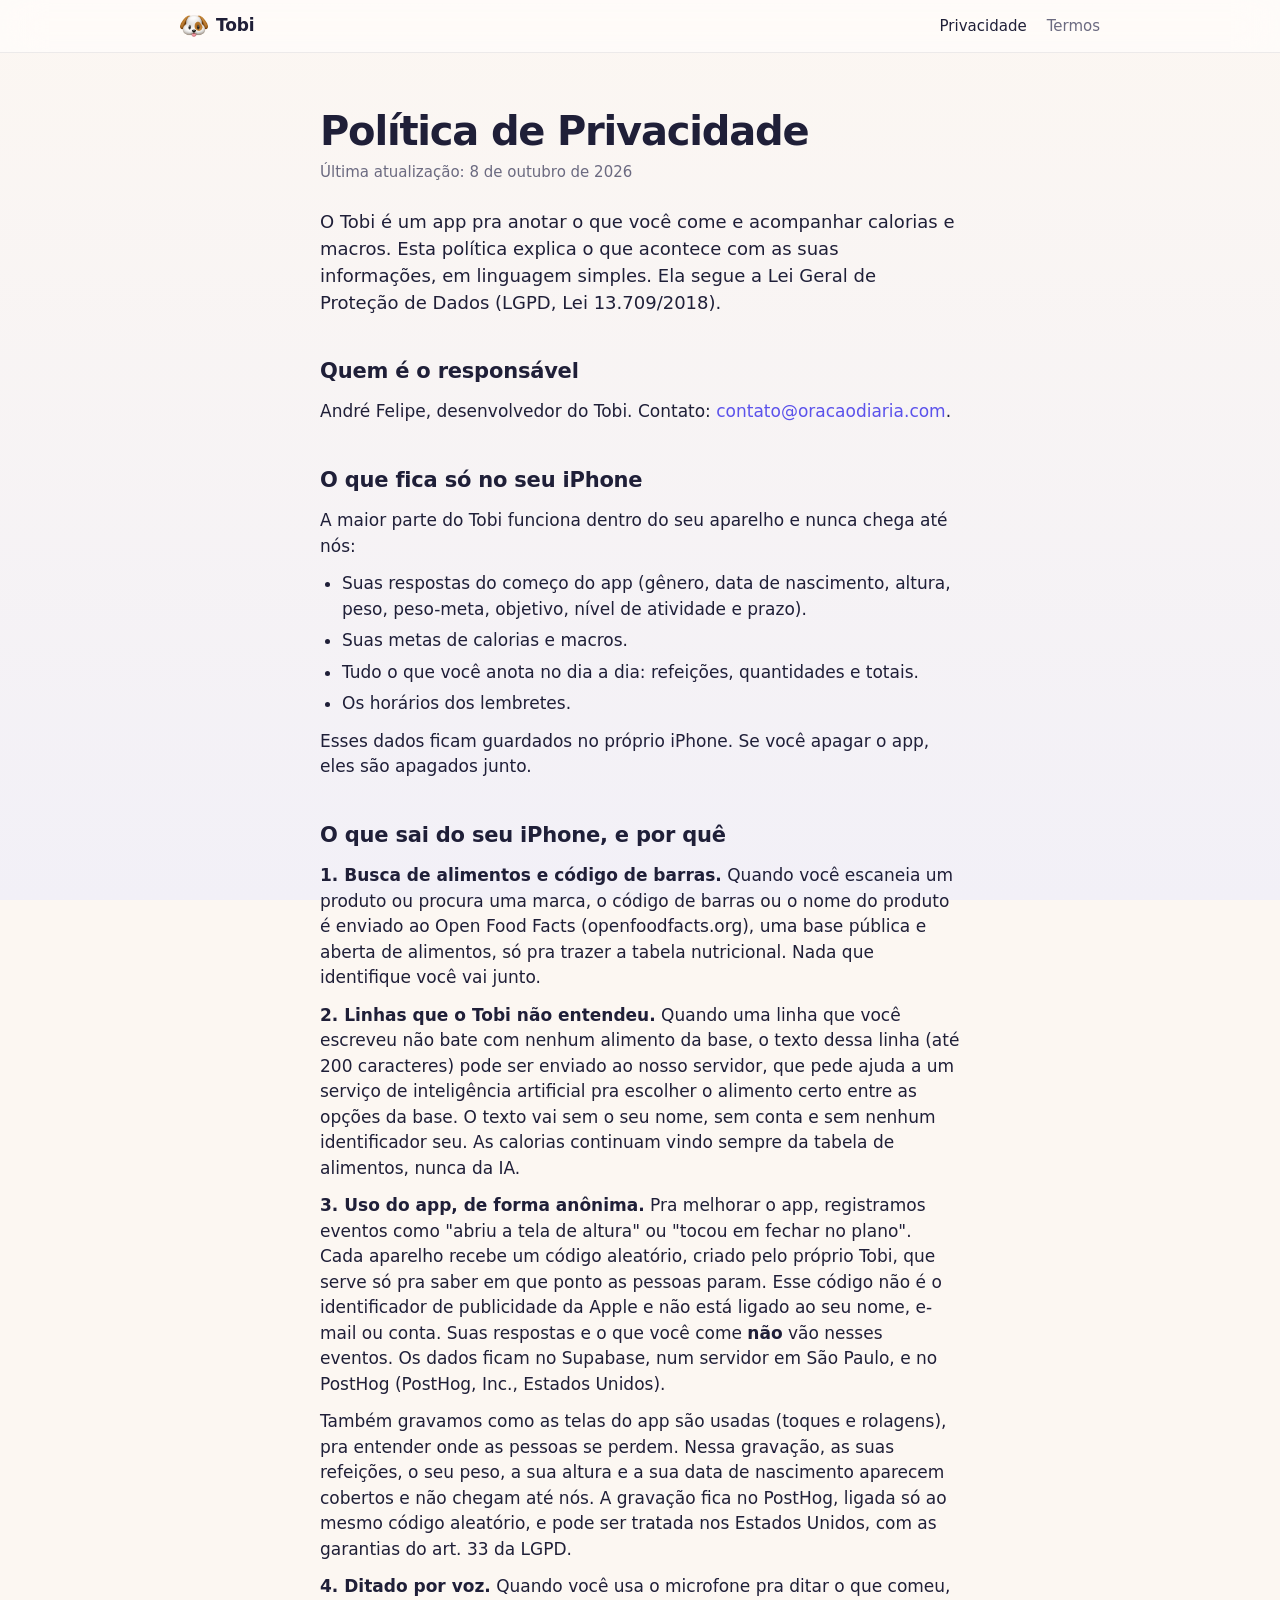
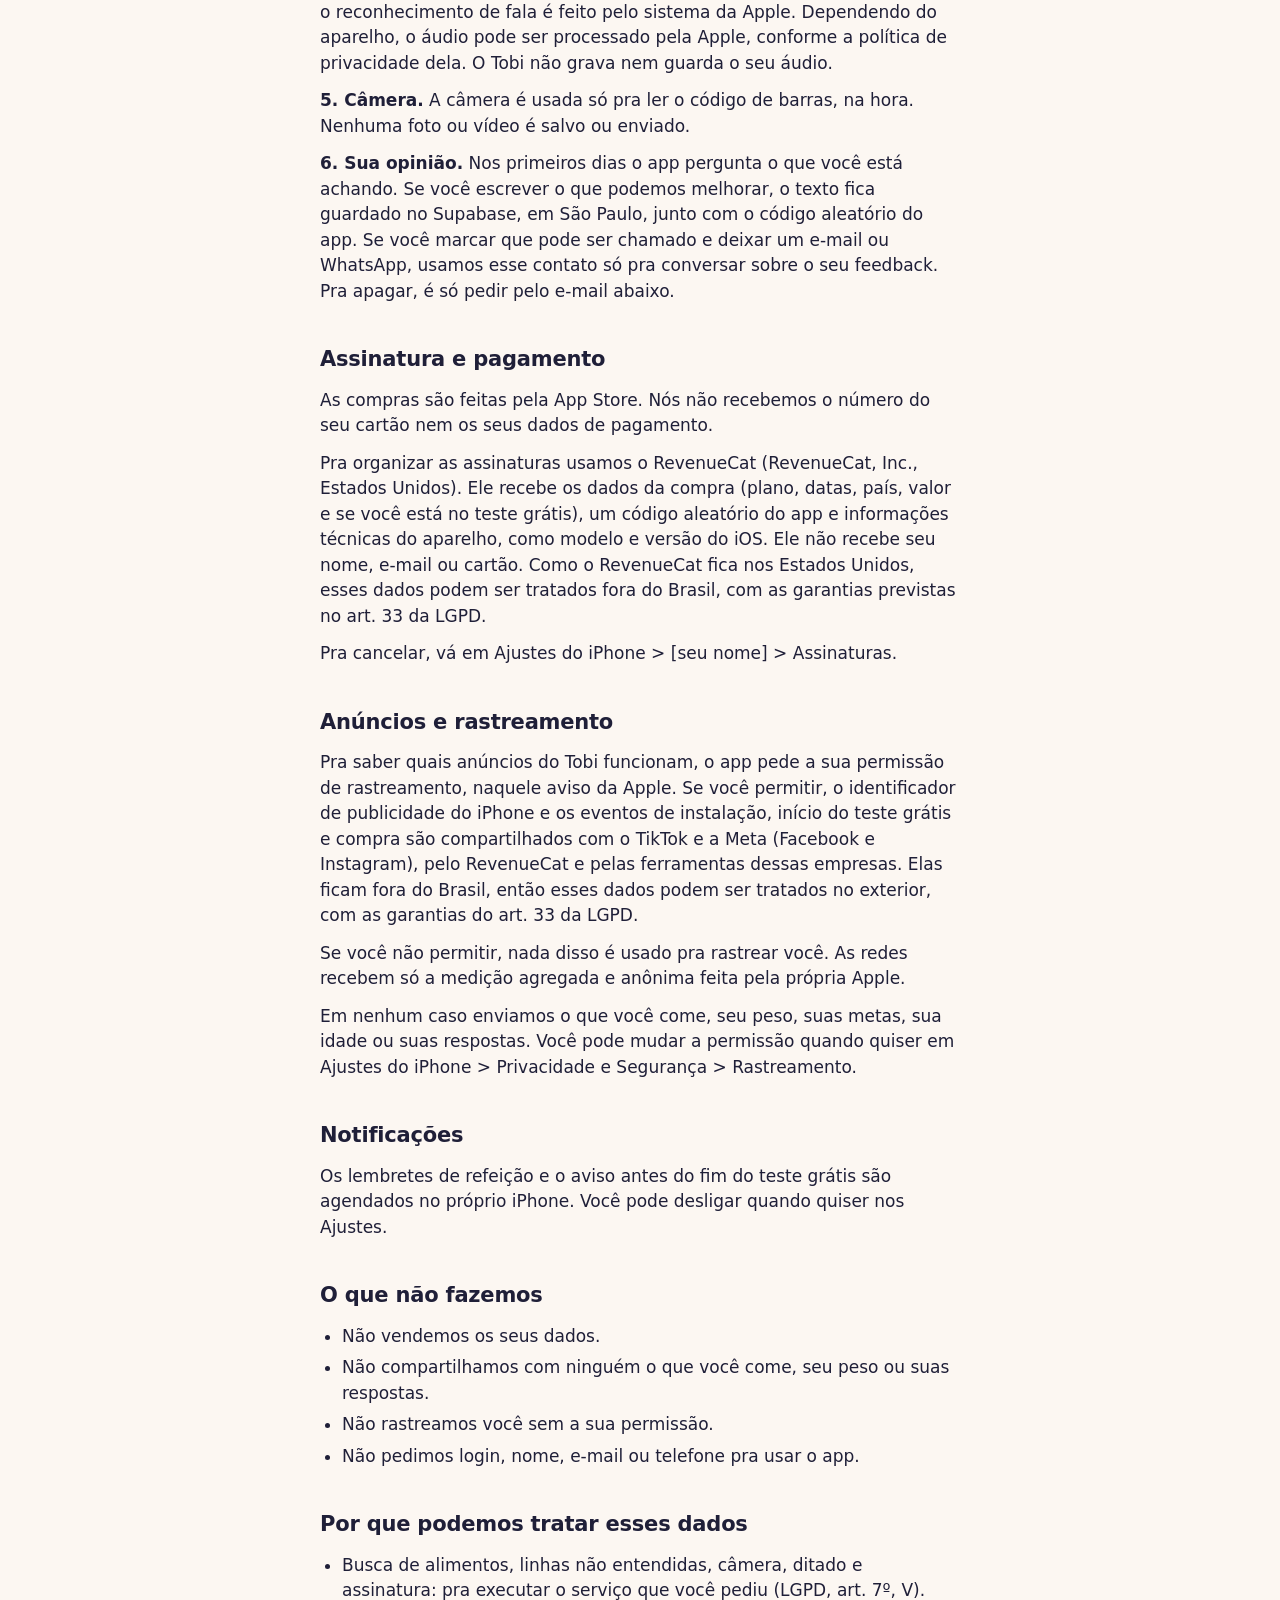
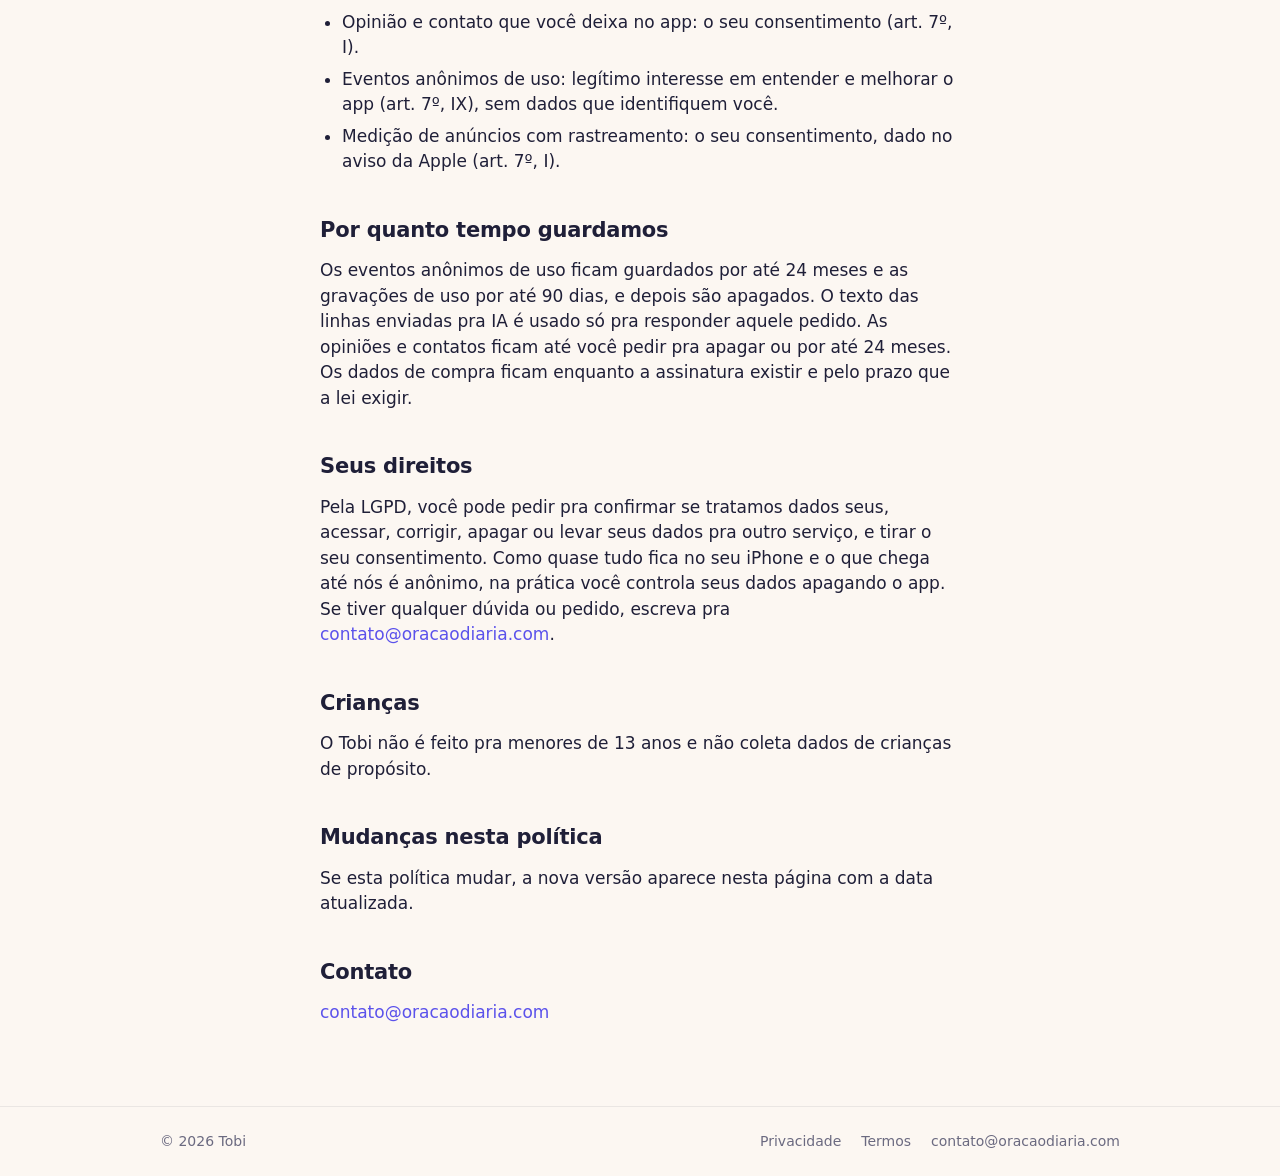
==== commit 355c1b59: "feat: privacy policy covers in-app feedback and optional contact Co-Authored-By: Claude Opus 5.5 <no" ====
--- a/privacidade.html
+++ b/privacidade.html
@@ -47,6 +47,8 @@
     <p><strong>4. Ditado por voz.</strong> Quando você usa o microfone pra ditar o que comeu, o reconhecimento de fala é feito pelo sistema da Apple. Dependendo do aparelho, o áudio pode ser processado pela Apple, conforme a política de privacidade dela. O Tobi não grava nem guarda o seu áudio.</p>
     <p><strong>5. Câmera.</strong> A câmera é usada só pra ler o código de barras, na hora. Nenhuma foto ou vídeo é salvo ou enviado.</p>
 
+    <p><strong>6. Sua opinião.</strong> Nos primeiros dias o app pergunta o que você está achando. Se você escrever o que podemos melhorar, o texto fica guardado no Supabase, em São Paulo, junto com o código aleatório do app. Se você marcar que pode ser chamado e deixar um e-mail ou WhatsApp, usamos esse contato só pra conversar sobre o seu feedback. Pra apagar, é só pedir pelo e-mail abaixo.</p>
+
     <h2>Assinatura e pagamento</h2>
     <p>As compras são feitas pela App Store. Nós não recebemos o número do seu cartão nem os seus dados de pagamento.</p>
     <p>Pra organizar as assinaturas usamos o RevenueCat (RevenueCat, Inc., Estados Unidos). Ele recebe os dados da compra (plano, datas, país, valor e se você está no teste grátis), um código aleatório do app e informações técnicas do aparelho, como modelo e versão do iOS. Ele não recebe seu nome, e-mail ou cartão. Como o RevenueCat fica nos Estados Unidos, esses dados podem ser tratados fora do Brasil, com as garantias previstas no art. 33 da LGPD.</p>
@@ -71,12 +73,13 @@
     <h2>Por que podemos tratar esses dados</h2>
     <ul>
       <li>Busca de alimentos, linhas não entendidas, câmera, ditado e assinatura: pra executar o serviço que você pediu (LGPD, art. 7º, V).</li>
+      <li>Opinião e contato que você deixa no app: o seu consentimento (art. 7º, I).</li>
       <li>Eventos anônimos de uso: legítimo interesse em entender e melhorar o app (art. 7º, IX), sem dados que identifiquem você.</li>
       <li>Medição de anúncios com rastreamento: o seu consentimento, dado no aviso da Apple (art. 7º, I).</li>
     </ul>
 
     <h2>Por quanto tempo guardamos</h2>
-    <p>Os eventos anônimos de uso ficam guardados por até 24 meses e as gravações de uso por até 90 dias, e depois são apagados. O texto das linhas enviadas pra IA é usado só pra responder aquele pedido. Os dados de compra ficam enquanto a assinatura existir e pelo prazo que a lei exigir.</p>
+    <p>Os eventos anônimos de uso ficam guardados por até 24 meses e as gravações de uso por até 90 dias, e depois são apagados. O texto das linhas enviadas pra IA é usado só pra responder aquele pedido. As opiniões e contatos ficam até você pedir pra apagar ou por até 24 meses. Os dados de compra ficam enquanto a assinatura existir e pelo prazo que a lei exigir.</p>
 
     <h2>Seus direitos</h2>
     <p>Pela LGPD, você pode pedir pra confirmar se tratamos dados seus, acessar, corrigir, apagar ou levar seus dados pra outro serviço, e tirar o seu consentimento. Como quase tudo fica no seu iPhone e o que chega até nós é anônimo, na prática você controla seus dados apagando o app. Se tiver qualquer dúvida ou pedido, escreva pra <a href="mailto:contato@oracaodiaria.com">contato@oracaodiaria.com</a>.</p>
